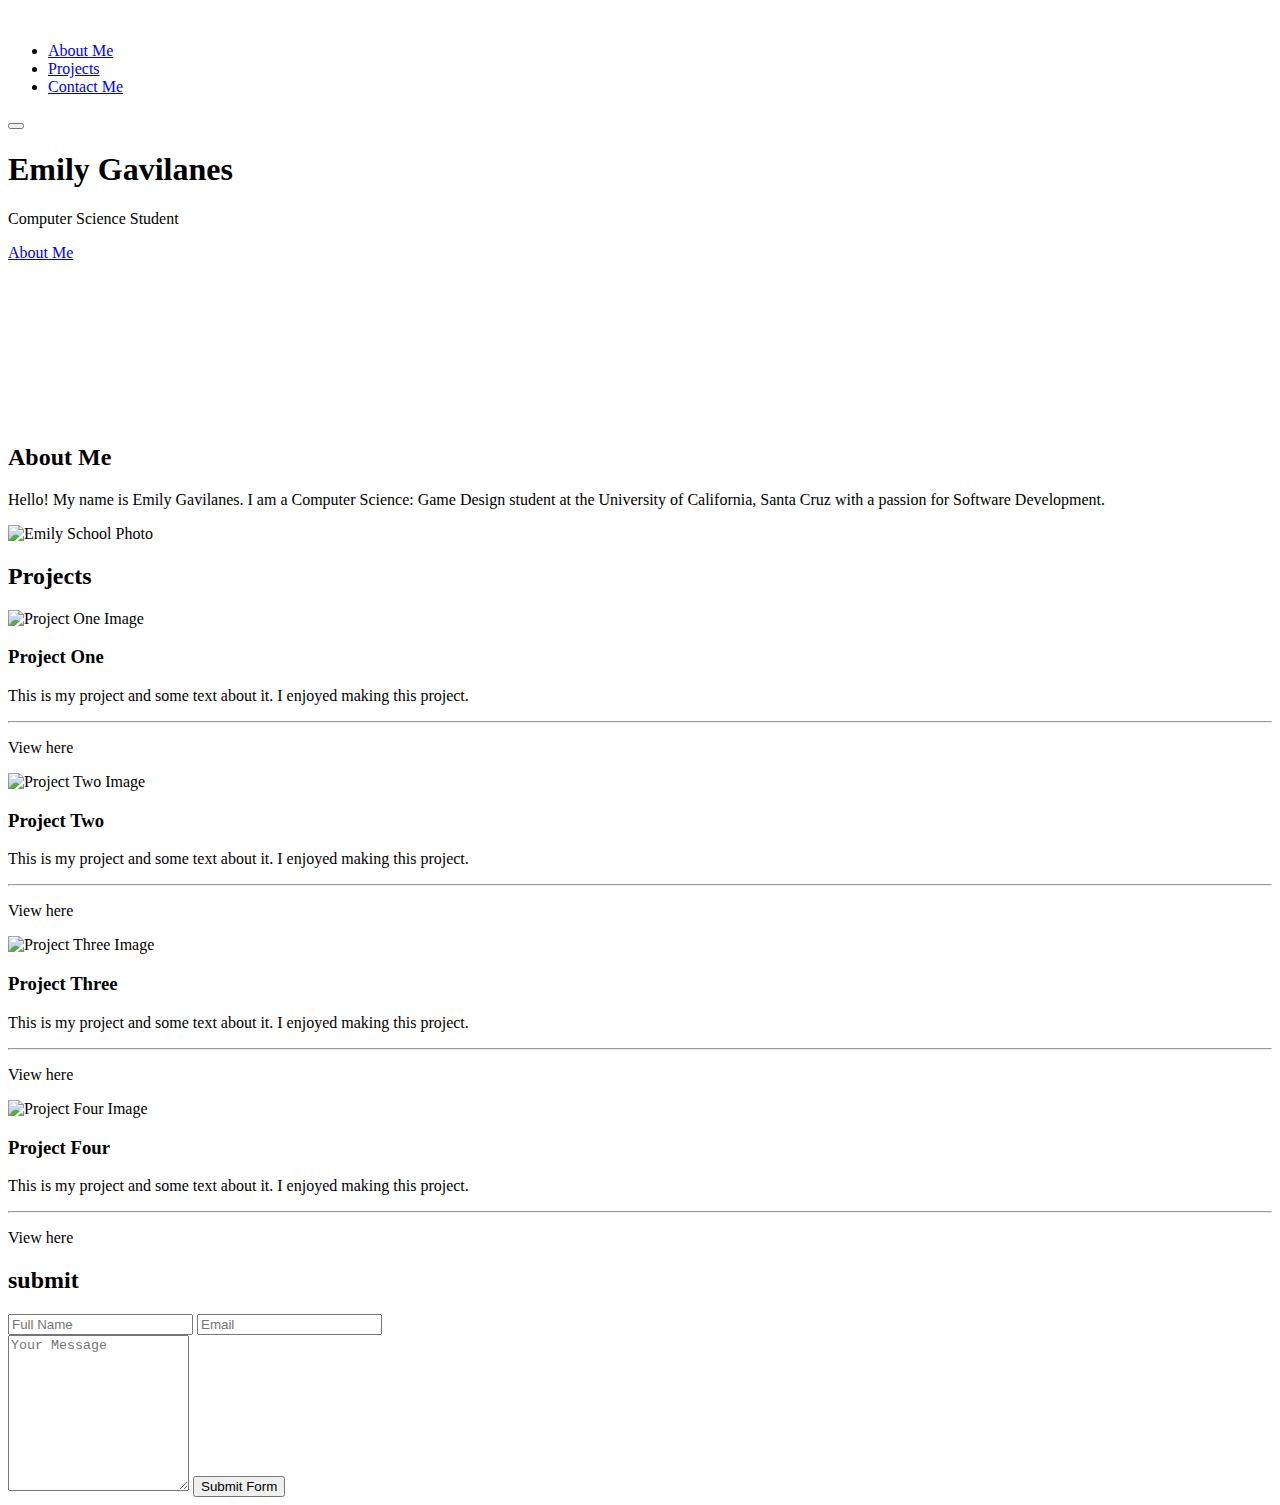
==== index.html @ 9c02e5eb "Add files via upload" ====
<!DOCTYPE html>
<html>
    <head>
        <link rel="stylesheet" href="src/styles.css" />
        <link rel="preconnect" href="https://fonts.googleapis.com">
        <link rel="preconnect" href="https://fonts.gstatic.com" crossorigin>
        <link href="https://fonts.googleapis.com/css2?family=Poppins:wght@300;400;600;700;800&display=swap" rel="stylesheet">
        <script src="https://kit.fontawesome.com/e4da35fed7.js" crossorigin="anonymous"></script>
        <title>Portfolio</title>
        <meta charset="UTF-8" />
    </head>
    <body>
        <section class="hero">
            <nav>
                <img class="logo" src=""/>
                <ul id="nav-list">
                    <li><a href="#about-me">About Me</a></li>
                    <li><a href="#projects">Projects</a></li>
                    <li><a href="#contact-me">Contact Me</a></li>
                </ul>
                <button class="hamburger" id="hamburger">
                    <i class="fas fa-bars"></i>
                </button>
            </nav>
            <div class="hero-area">
                <div class="hero-text">
                    <h1>Emily Gavilanes</h1>
                    <p>Computer Science Student</p>
                    <div class="button"><a href="#about-me">About Me</a></div>
                </div>
                <div class="socials">
                    <div><a href="https://www.facebook.com/profile.php?id=100018056400096" class="social">
                        <svg xmlns="http://www.w3.org/2000/svg" fill="#ffffff" width="50" height="50" viewBox="0 0 24 24"><path d="M22.675 0h-21.35c-.732 0-1.325.593-1.325 1.325v21.351c0 .731.593 1.324 1.325 1.324h11.495v-9.294h-3.128v-3.622h3.128v-2.671c0-3.1 1.893-4.788 4.659-4.788 1.325 0 2.463.099 2.795.143v3.24l-1.918.001c-1.504 0-1.795.715-1.795 1.763v2.313h3.587l-.467 3.622h-3.12v9.293h6.116c.73 0 1.323-.593 1.323-1.325v-21.35c0-.732-.593-1.325-1.325-1.325z"/></svg>
                    </a></div>
                    <div><a href="https://www.linkedin.com/in/emily-gavilanes-a67b6a229" class="social">
                        <svg xmlns="http://www.w3.org/2000/svg" fill="#ffffff" width="50" height="50" viewBox="0 0 24 24"><path d="M4.98 3.5c0 1.381-1.11 2.5-2.48 2.5s-2.48-1.119-2.48-2.5c0-1.38 1.11-2.5 2.48-2.5s2.48 1.12 2.48 2.5zm.02 4.5h-5v16h5v-16zm7.982 0h-4.968v16h4.969v-8.399c0-4.67 6.029-5.052 6.029 0v8.399h4.988v-10.131c0-7.88-8.922-7.593-11.018-3.714v-2.155z"/></svg>
                    </a></div>
                    <div><a href="https://github.com/egavilanes" class="social">
                        <svg xmlns="http://www.w3.org/2000/svg" fill="#ffffff" width="50" height="50" viewBox="0 0 24 24"><path d="M12 0c-6.626 0-12 5.373-12 12 0 5.302 3.438 9.8 8.207 11.387.599.111.793-.261.793-.577v-2.234c-3.338.726-4.033-1.416-4.033-1.416-.546-1.387-1.333-1.756-1.333-1.756-1.089-.745.083-.729.083-.729 1.205.084 1.839 1.237 1.839 1.237 1.07 1.834 2.807 1.304 3.492.997.107-.775.418-1.305.762-1.604-2.665-.305-5.467-1.334-5.467-5.931 0-1.311.469-2.381 1.236-3.221-.124-.303-.535-1.524.117-3.176 0 0 1.008-.322 3.301 1.23.957-.266 1.983-.399 3.003-.404 1.02.005 2.047.138 3.006.404 2.291-1.552 3.297-1.23 3.297-1.23.653 1.653.242 2.874.118 3.176.77.84 1.235 1.911 1.235 3.221 0 4.609-2.807 5.624-5.479 5.921.43.372.823 1.102.823 2.222v3.293c0 .319.192.694.801.576 4.765-1.589 8.199-6.086 8.199-11.386 0-6.627-5.373-12-12-12z"/></svg>
                    </a></div>
                </div>
            </div>

        </section>
        <section class="sub-section" id="about-me">
            <div class="information">
                <h2>About Me</h2>
                <p>Hello! My name is Emily Gavilanes. I am a Computer Science: Game Design student at the University of California, Santa Cruz with a passion for Software Development.</p>
            </div>
            <div class="headshot-container">
                <img class="headshot" src="src/images/SDS_UCSantaCruz_RedwoodSlug_WhiteGround.png" alt="Emily School Photo"/>
            </div>
        </section>
        <section class="sub-section-alternative" id="projects">
            <h2>Projects</h2>
            <div class="project-container">
                <div class="project-card">
                    <img class="project-image" src="" alt="Project One Image" />
                    <h3>Project One</h3>
                    <p class="subtext">This is my project and some text about it. I enjoyed making this project.</p>
                    <hr/>
                    <p class="subtext">View here</p>
                </div>
                <div class="project-card">
                    <img class="project-image" src="" alt="Project Two Image" />
                    <h3>Project Two</h3>
                    <p class="subtext">This is my project and some text about it. I enjoyed making this project.</p>
                    <hr/>
                    <p class="subtext">View here</p>  
                </div>
                <div class="project-card">
                    <img class="project-image" src="" alt="Project Three Image" />
                    <h3>Project Three</h3>
                    <p class="subtext">This is my project and some text about it. I enjoyed making this project.</p>
                    <hr/>
                    <p class="subtext">View here</p>
                </div>
                <div class="project-card">
                    <img class="project-image" src="" alt="Project Four Image" />
                    <h3>Project Four</h3>
                    <p class="subtext">This is my project and some text about it. I enjoyed making this project.</p>
                    <hr/>
                    <p class="subtext">View here</p>
                </div>
            </div>
        </section>
        
        <footer>
            <div class="form-submit" id="contact-me">
                <h2 class="subtitle">submit</h2>
                <form target="_blank" action="https://formsubmit.co/el/kodoto" method="POST">
                    <input type="hidden" name="_captcha" value="false">
                    <input type="hidden" name="_next" value="https://yourdomain.co/thanks.html">
                    <div class="form-row">
                        <input name="name" class="form-control" placeholder="Full Name" required>
                        <input name="email" class="form-control" placeholder="Email" required>
                    </div>
                    <textarea placeholder="Your Message" name="message" rows="10" required></textarea>
                    <button type="submit">Submit Form</button>
                </form>
            </div>
        </footer>

        <script src="src/app.js"></script>
    </body>
</html>
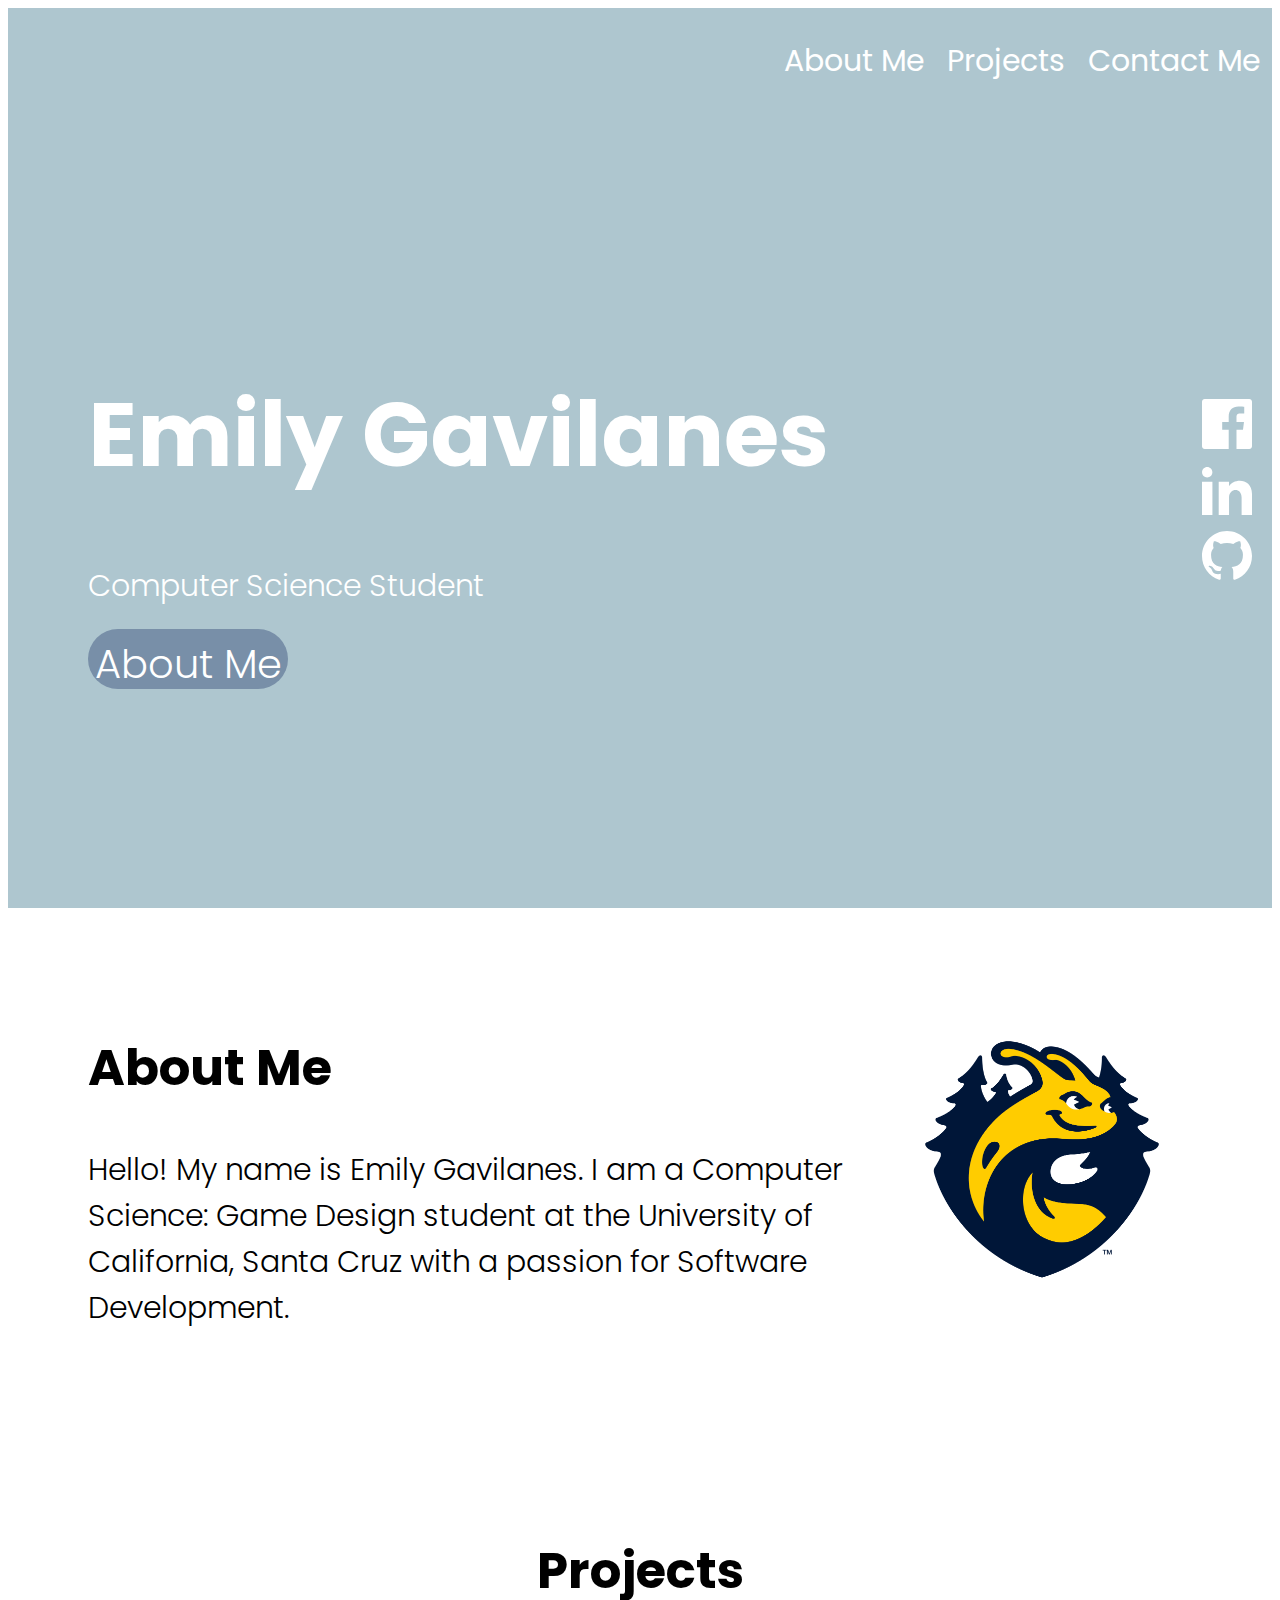
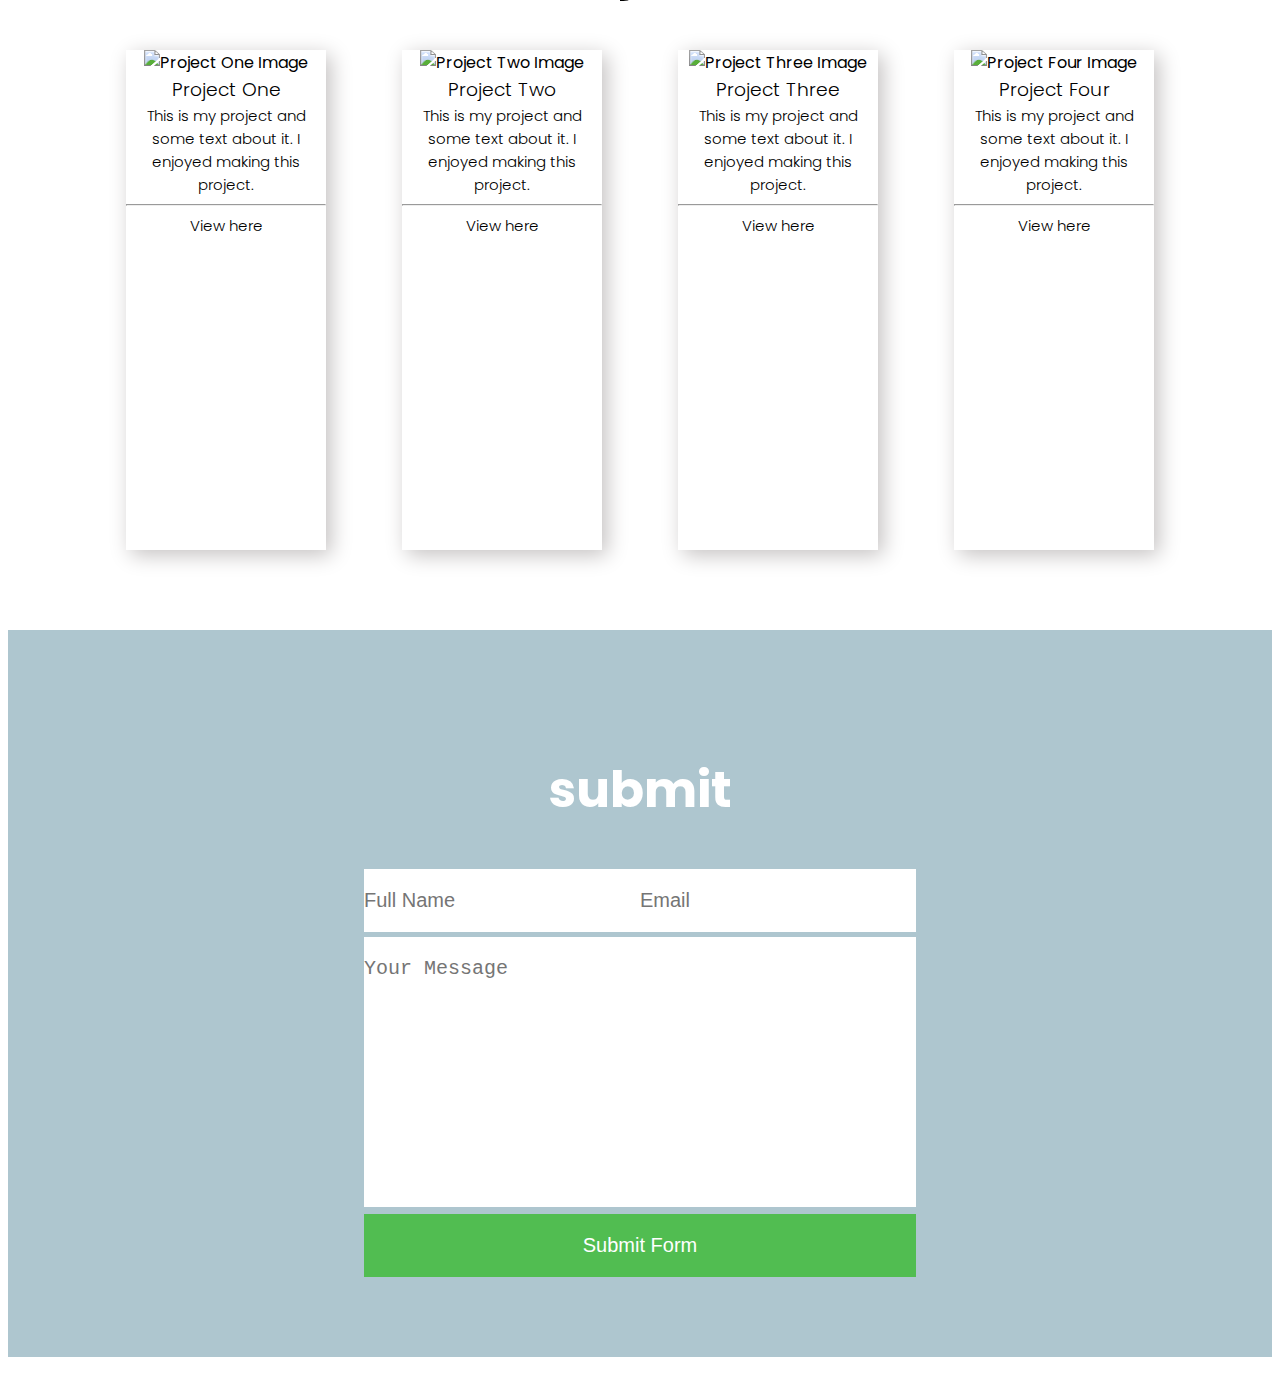
==== commit 62f66022: "Add files via upload" ====
--- a/index.html
+++ b/index.html
@@ -1,7 +1,7 @@
 <!DOCTYPE html>
 <html>
     <head>
-        <link rel="stylesheet" href="src/styles.css" />
+        <link rel="stylesheet" href="/src/styles.css" />
         <link rel="preconnect" href="https://fonts.googleapis.com">
         <link rel="preconnect" href="https://fonts.gstatic.com" crossorigin>
         <link href="https://fonts.googleapis.com/css2?family=Poppins:wght@300;400;600;700;800&display=swap" rel="stylesheet">
@@ -88,9 +88,9 @@
         <footer>
             <div class="form-submit" id="contact-me">
                 <h2 class="subtitle">submit</h2>
-                <form target="_blank" action="https://formsubmit.co/el/kodoto" method="POST">
+                <form target="_blank" action="https://formsubmit.co/44639a33617a0e25134541ae92dcfa68" method="POST">
                     <input type="hidden" name="_captcha" value="false">
-                    <input type="hidden" name="_next" value="https://yourdomain.co/thanks.html">
+                    <input type="hidden" name="_next" value="https://egavilanes.github.io/thankyou.html">
                     <div class="form-row">
                         <input name="name" class="form-control" placeholder="Full Name" required>
                         <input name="email" class="form-control" placeholder="Email" required>
--- a/src/styles.css
+++ b/src/styles.css
@@ -0,0 +1,262 @@
+body {
+    font-family: 'Poppins', sans-serif;
+}
+section {
+    background-color: white;
+}
+
+.hero {
+    background-color: #aec6cf;
+    height: 100vh;
+    color: white;
+    font-size: 40px;
+}
+footer {
+    background-color: #aec6cf;
+    color: white;
+    text-align: center;
+    padding: 80px;
+    display: flex;
+    flex-direction: column;
+    align-items: center;
+}
+
+nav{
+    display: flex;
+    justify-content: space-between;
+}
+
+ul {
+    display: flex;
+    list-style-type: none;
+    width: 500px;
+    justify-content: space-around;
+    font-size: 30px;
+}
+
+
+li {
+    text-decoration: none;
+
+}
+h1 {
+    font-size: 90px;
+}
+
+h2 {
+    font-size: 50px;
+}
+
+h3 {
+    margin: 0;
+    font-weight: 300;
+}
+
+.subtitle {
+    font-size: 50px;
+}
+
+p{
+    margin: 0;
+    font-size: 30px;
+    font-weight: 300;
+}
+
+.subtext {
+    font-size: 15px;
+    font-weight: 300px;
+}
+
+.hero-text {
+    margin-left: 80px;
+    margin-bottom: 200px;
+}
+
+.button {
+    width: 200px;
+    height: 55px;
+    border-radius: 30px;
+    background-color: #788fa8;
+    text-align: center;
+    font-size: 30ox;
+    font-weight: 300;
+    padding-top: 5px;
+    margin-top: 20px;
+}
+
+.hero-area{
+    display: flex;
+    height: 100%;
+    justify-content: space-between;
+    align-items: center;
+}
+
+.button:hover {
+    background-color: #b0b5cf;
+}
+
+.button:active {
+    background-color: #A9A9A9;
+    color: #808080
+}
+
+.socials {
+    padding-bottom: 200px;
+}
+
+.logo {
+    height: 80px;
+    margin: 30px;
+    color: white;
+}
+
+.social {
+    margin: 20px;
+}
+
+.sub-section {
+    display: flex;
+    justify-content: space-around;
+    padding: 80px;
+}
+
+.sub-section-alternative {
+    display: flex;
+    flex-direction: column;
+    text-align: center;
+    padding: 80px;
+}
+
+.headshot {
+    width: 300px;
+    border-radius: 150px;
+
+}
+
+.headshot-container {
+    display: flex;
+    align-items: center; 
+}
+
+.project-card {
+    width: 200px;
+    height: 500px;
+    box-shadow: 5px 5px 20px rgb(196, 193, 193);
+}
+
+.project-container {
+    display: flex;
+    justify-content: space-around;
+}
+
+@media only screen and (max-width: 100px) {
+    .project-container {
+        display: flex;
+        flex-wrap: wrap;
+    }
+}
+
+a {
+    text-decoration: none;
+    color: white;
+}
+
+.hamburger {
+    display: none;
+}
+
+.hamburger:focus {
+    outline: 0;
+}
+
+@media only screen and (max-width: 1000px) {
+    .hamburger {
+        display: block;
+        border: 0;
+        background-color: transparent;
+        color: white;
+        font-size: 30px;
+        margin: 20px;
+        align-self: flex-end;
+    }
+    ul {
+        display: none;
+        background-color: #788fa8;
+        margin: 0px;
+    }
+
+    ul.show {
+        display: block;
+    }
+    
+    nav {
+        display: flex;
+        flex-direction: column-reverse;
+        background-color: #788fa8;
+    }
+
+    .logo {
+        display: none;
+    }
+}
+
+.form-submit {
+
+    width: 50%;
+}
+
+.form-submit form {
+    width: 100%;
+}
+
+.form-submit .form-row {
+    display: flex;
+    justify-content: space-between;
+}
+
+.form-row .form-control {
+    width: 50%;
+    border: none;
+    font-size: 20px;
+    padding: 5px;
+    padding: 20px 0;
+}
+
+.form-row .form-control:focus,
+.form-submit textarea:focus {
+    outline: 0;
+    background-color: yellow;
+}
+
+.form-submit textarea {
+    width: 100%;
+    border: none;
+    padding: 0;
+    resize: none;
+    margin-top: 5px;
+    font-size: 20px;
+    padding: 20px 0;
+}
+
+form button {
+    width: 100%;
+    background-color: #51bd51;
+    color: rgb(255,255,255);
+    border: none;
+    padding: 20px;
+    font-size: 20px;
+}
+
+@media only screen and (max-width: 600px) {
+    .form-submit {
+        width: 80%;
+    }
+    .form-submit .form-row {
+        display: flex;
+        flex-direction: column;
+    }
+    .form-row .form-control {
+        width: 100%;
+        margin-top: 5px;
+    }
+}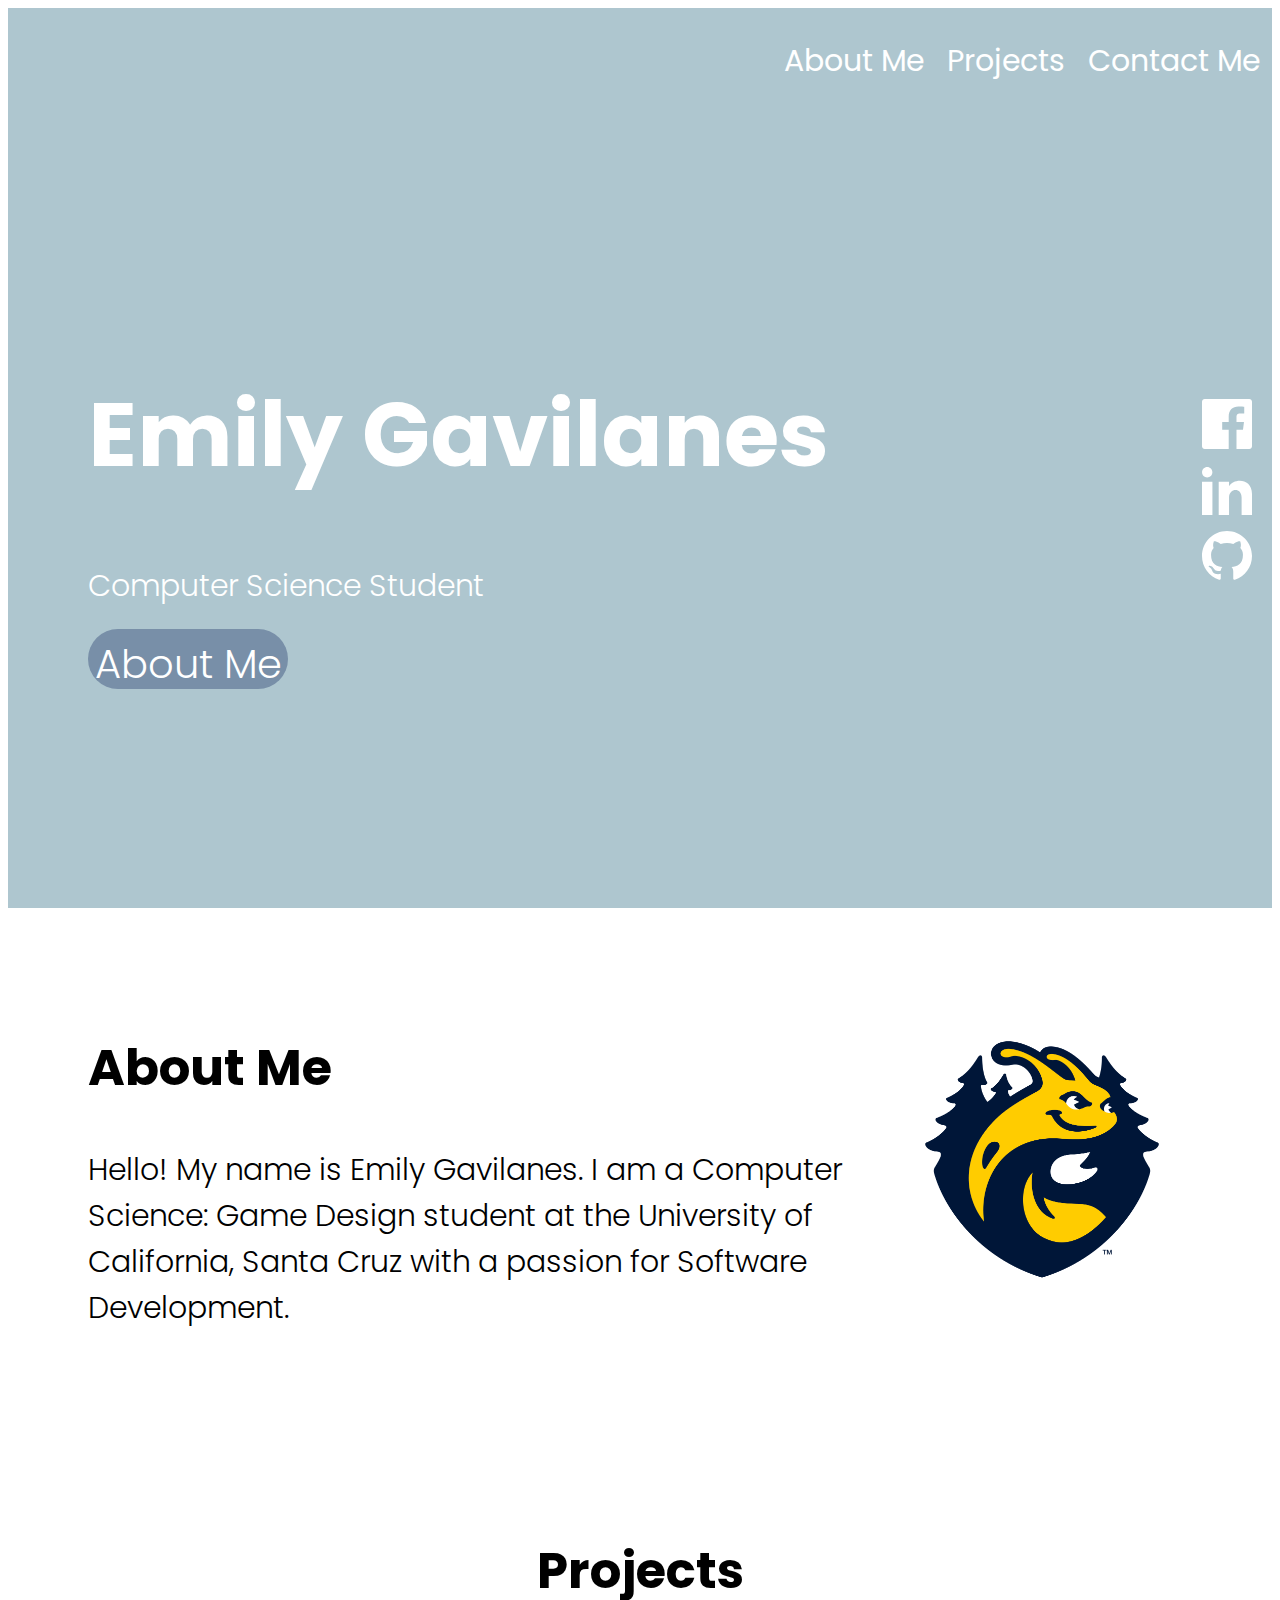
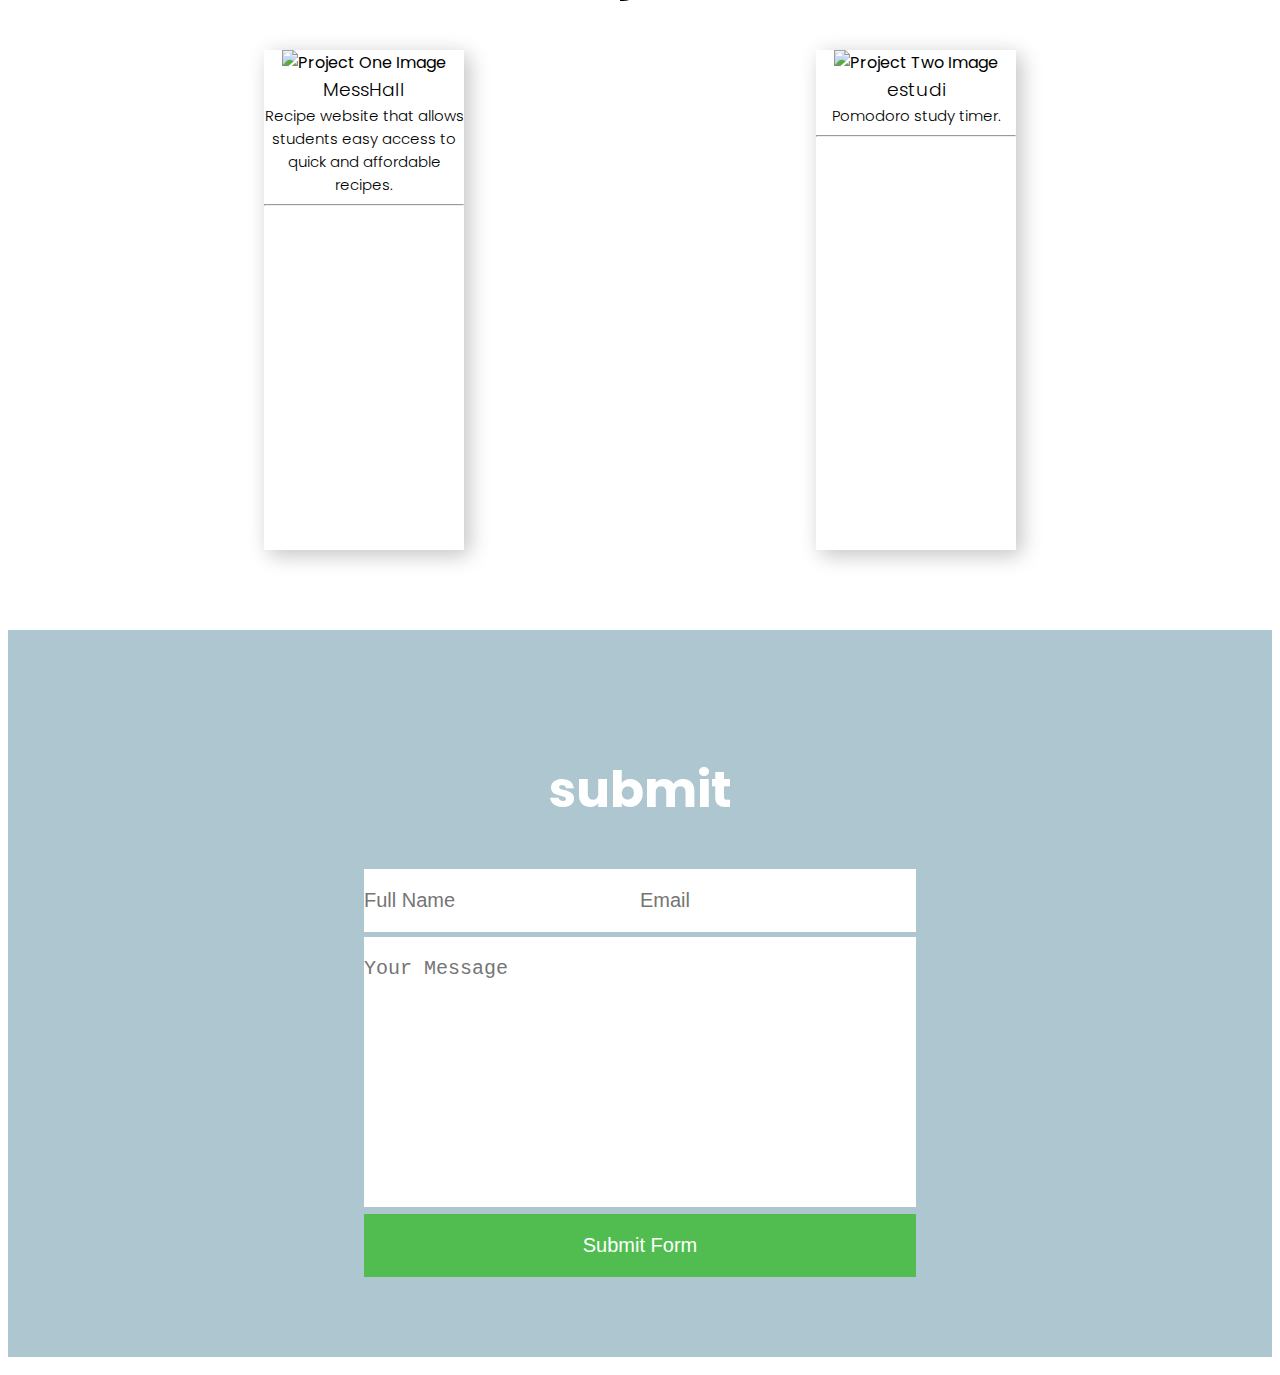
==== commit d39df713: "Update index.html" ====
--- a/index.html
+++ b/index.html
@@ -55,32 +55,18 @@
             <h2>Projects</h2>
             <div class="project-container">
                 <div class="project-card">
-                    <img class="project-image" src="" alt="Project One Image" />
-                    <h3>Project One</h3>
-                    <p class="subtext">This is my project and some text about it. I enjoyed making this project.</p>
+                    <img class="project-image" src="src/images/logo.png" alt="Project One Image" />
+                    <h3>MessHall</h3>
+                    <p class="subtext">Recipe website that allows students easy access to quick and affordable recipes.</p>
                     <hr/>
-                    <p class="subtext">View here</p>
+                    <p class="subtext"><a class="project-link" href="https://egavilanes.github.io/messhall">View here</a></p>
                 </div>
                 <div class="project-card">
-                    <img class="project-image" src="" alt="Project Two Image" />
-                    <h3>Project Two</h3>
-                    <p class="subtext">This is my project and some text about it. I enjoyed making this project.</p>
+                    <img class="project-image" src="src/images/logo2.png" alt="Project Two Image" />
+                    <h3>estudi</h3>
+                    <p class="subtext">Pomodoro study timer.</p>
                     <hr/>
-                    <p class="subtext">View here</p>  
-                </div>
-                <div class="project-card">
-                    <img class="project-image" src="" alt="Project Three Image" />
-                    <h3>Project Three</h3>
-                    <p class="subtext">This is my project and some text about it. I enjoyed making this project.</p>
-                    <hr/>
-                    <p class="subtext">View here</p>
-                </div>
-                <div class="project-card">
-                    <img class="project-image" src="" alt="Project Four Image" />
-                    <h3>Project Four</h3>
-                    <p class="subtext">This is my project and some text about it. I enjoyed making this project.</p>
-                    <hr/>
-                    <p class="subtext">View here</p>
+                    <p class="subtext"><a class="project-link" href="https://estudi.netlify.app">View here</a></p>  
                 </div>
             </div>
         </section>
@@ -103,4 +89,4 @@
 
         <script src="src/app.js"></script>
     </body>
-</html>+</html>
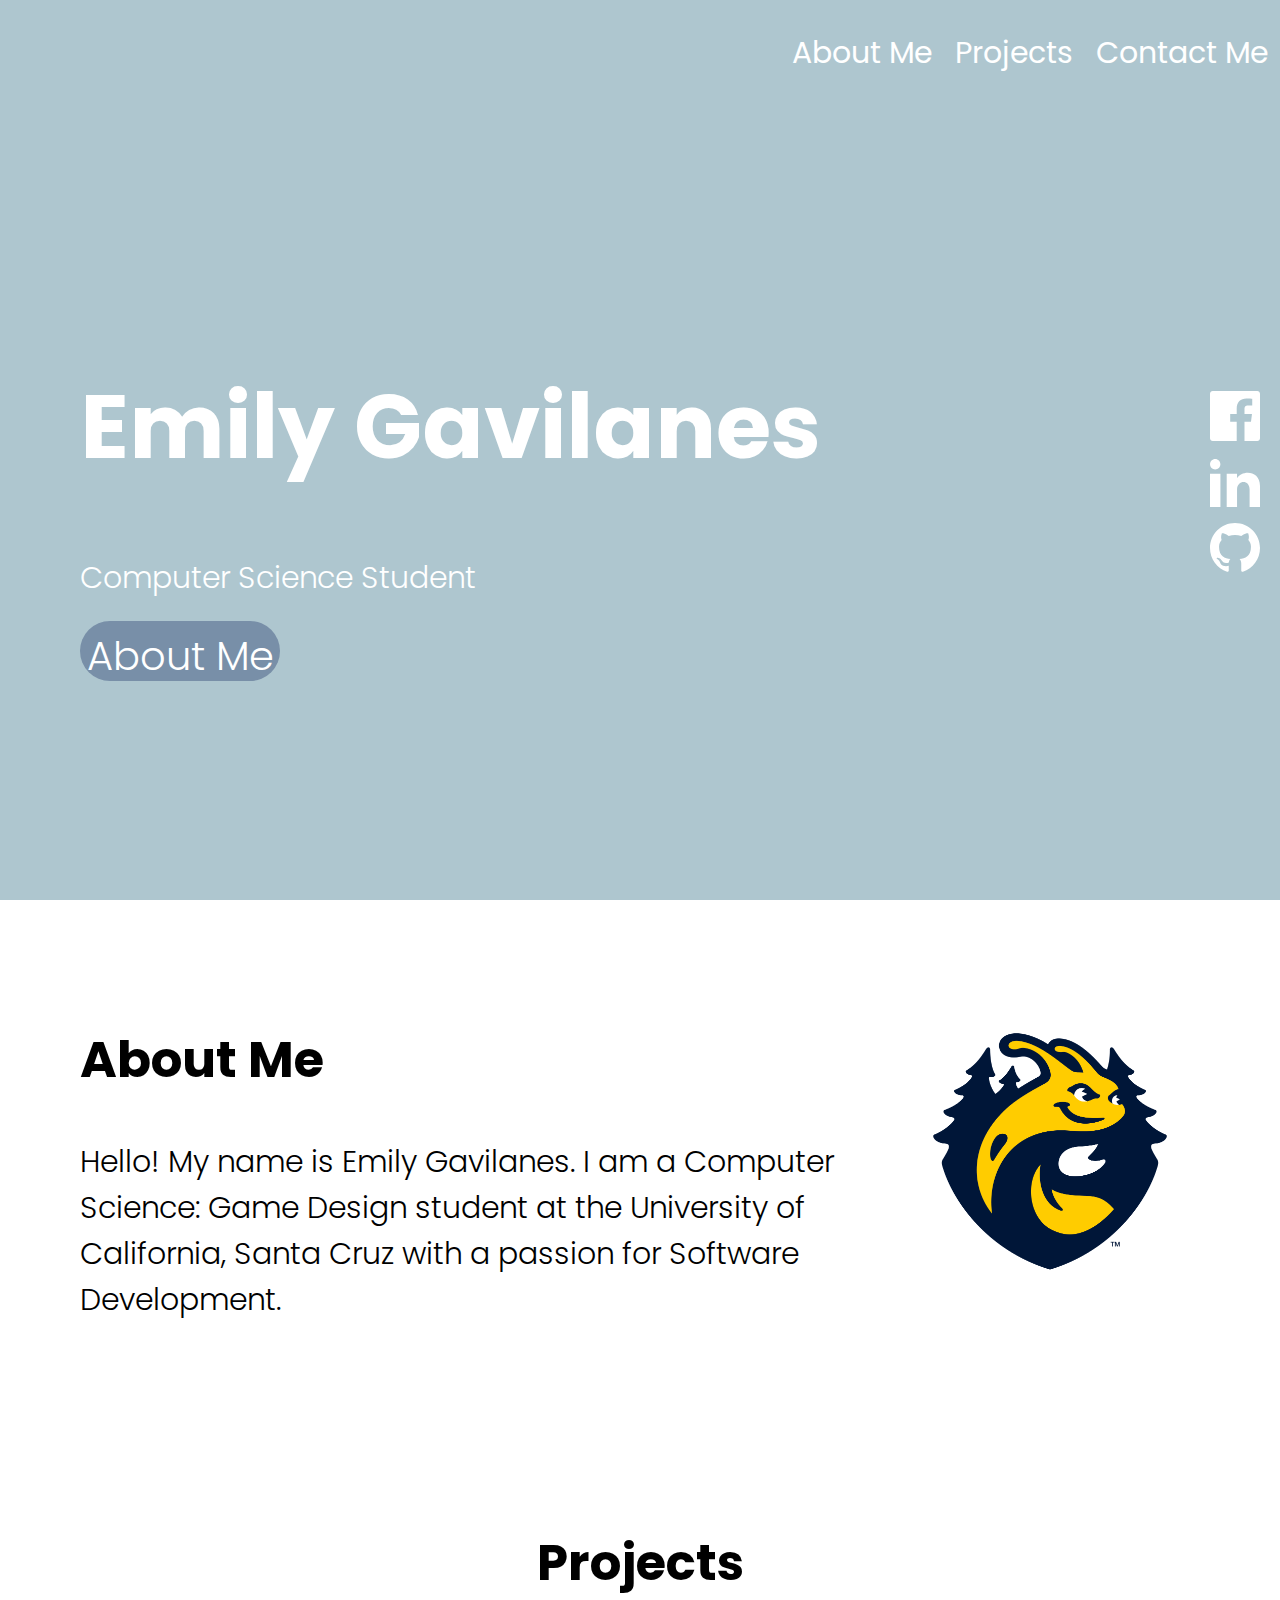
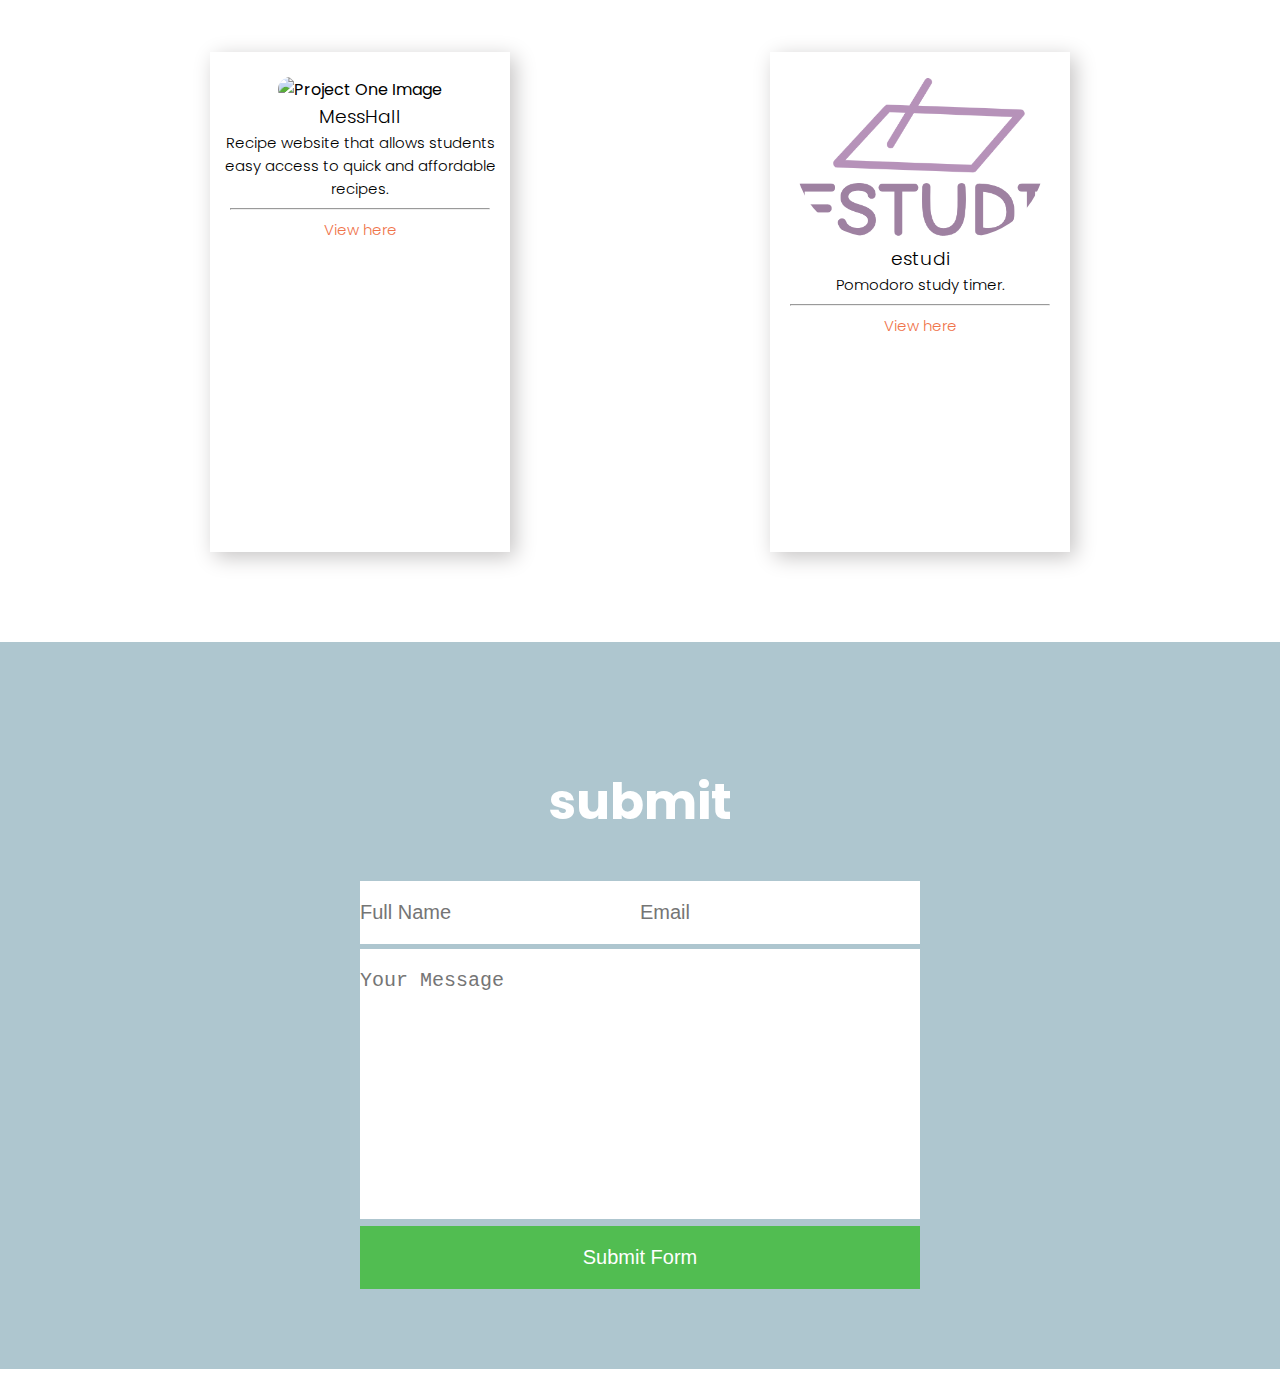
==== commit cbb56bd9: "Update index.html" ====
--- a/index.html
+++ b/index.html
@@ -55,7 +55,7 @@
             <h2>Projects</h2>
             <div class="project-container">
                 <div class="project-card">
-                    <img class="project-image" src="src/images/logo.png" alt="Project One Image" />
+                    <img class="project-image" src="src/images/messlogo.png" alt="Project One Image" />
                     <h3>MessHall</h3>
                     <p class="subtext">Recipe website that allows students easy access to quick and affordable recipes.</p>
                     <hr/>
--- a/src/styles.css
+++ b/src/styles.css
@@ -1,5 +1,6 @@
 body {
     font-family: 'Poppins', sans-serif;
+    margin: 0;
 }
 section {
     background-color: white;
@@ -139,9 +140,10 @@
 }
 
 .project-card {
-    width: 200px;
+    width: 300px;
     height: 500px;
-    box-shadow: 5px 5px 20px rgb(196, 193, 193);
+    box-shadow: 5px 5px 20px rgb(197, 195, 195);
+    margin: 10px;
 }
 
 .project-container {
@@ -149,12 +151,29 @@
     justify-content: space-around;
 }
 
-@media only screen and (max-width: 100px) {
+@media only screen and (max-width: 1000px) {
     .project-container {
         display: flex;
         flex-wrap: wrap;
     }
 }
+
+.project-image {
+    margin-top: 25px;
+    width: 250px;
+    border-radius: 125px;
+}
+
+hr {
+    margin-left: 20px;
+    margin-right: 20px;
+}
+
+.project-link {
+    text-decoration: none;
+    color: #ef744b;
+}
+
 
 a {
     text-decoration: none;
@@ -182,7 +201,7 @@
     ul {
         display: none;
         background-color: #788fa8;
-        margin: 0px;
+        margin: 0ppx;
     }
 
     ul.show {
@@ -259,4 +278,4 @@
         width: 100%;
         margin-top: 5px;
     }
-}+}
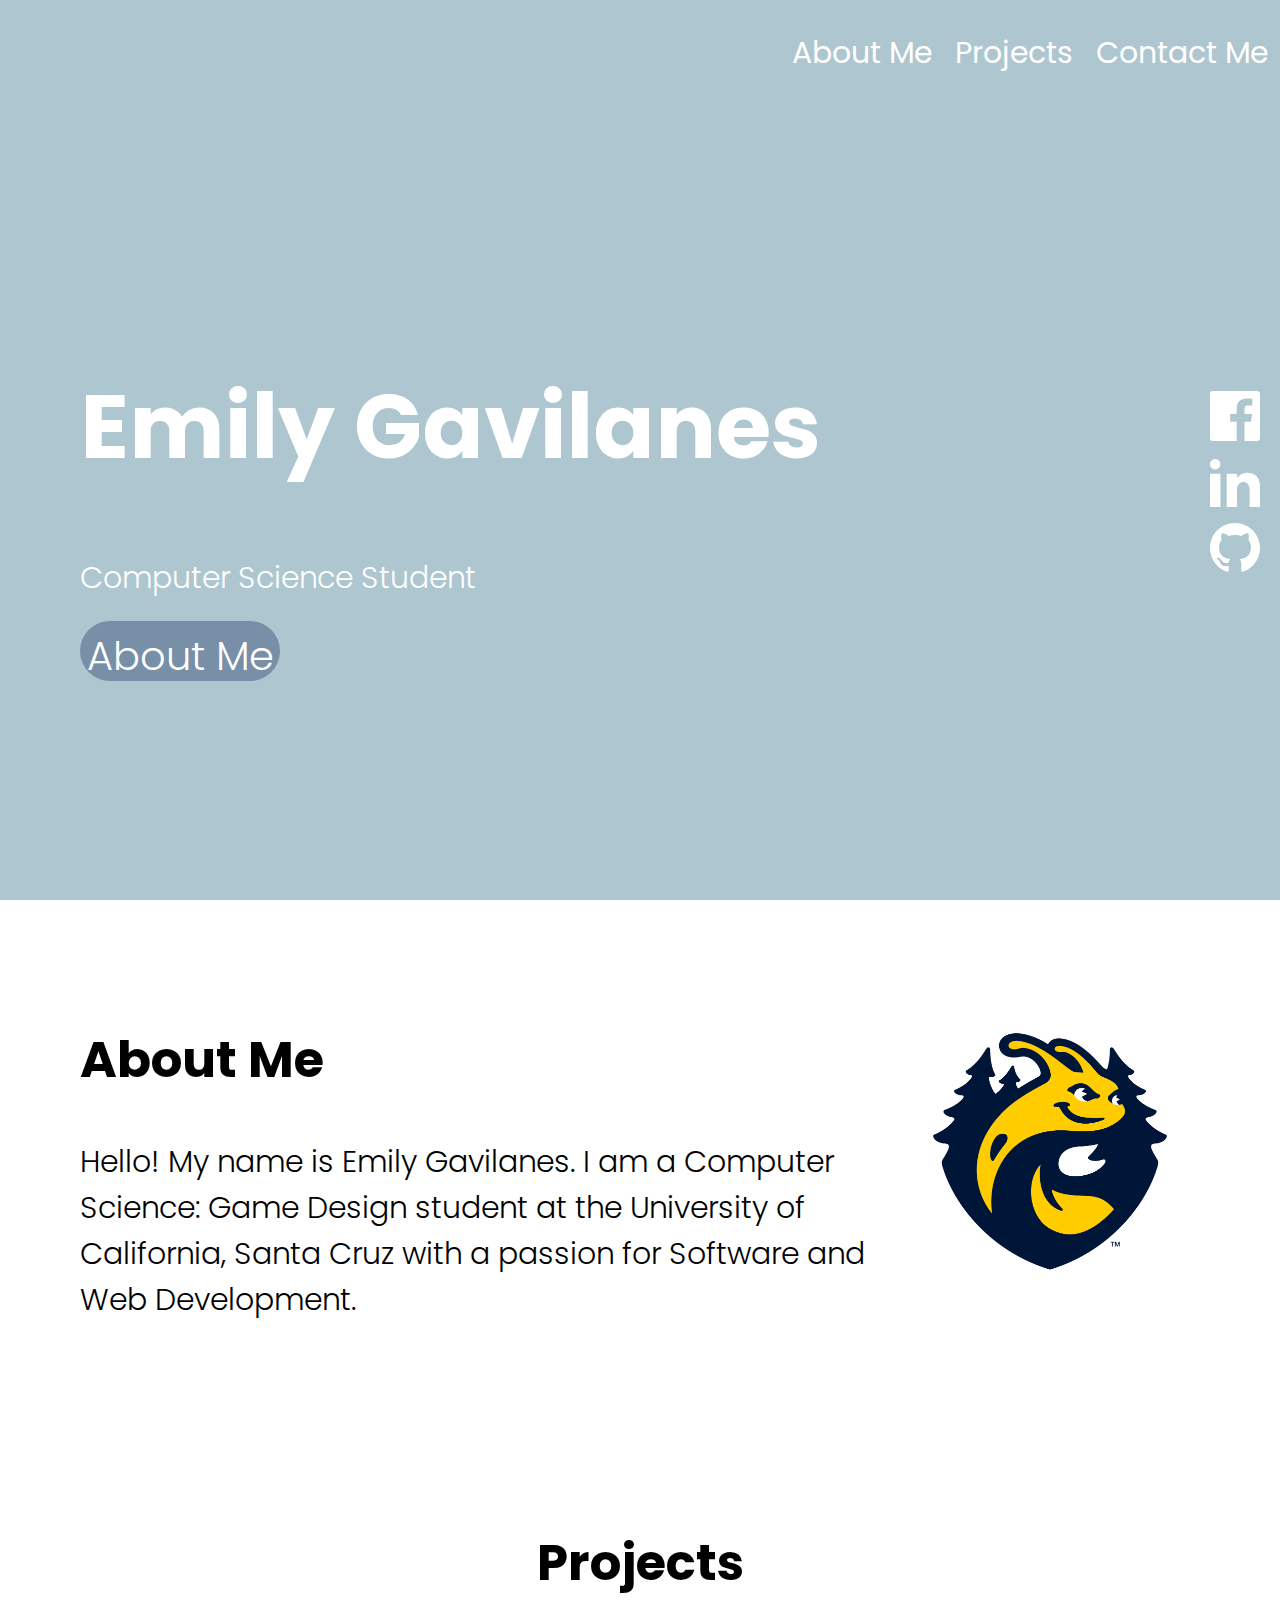
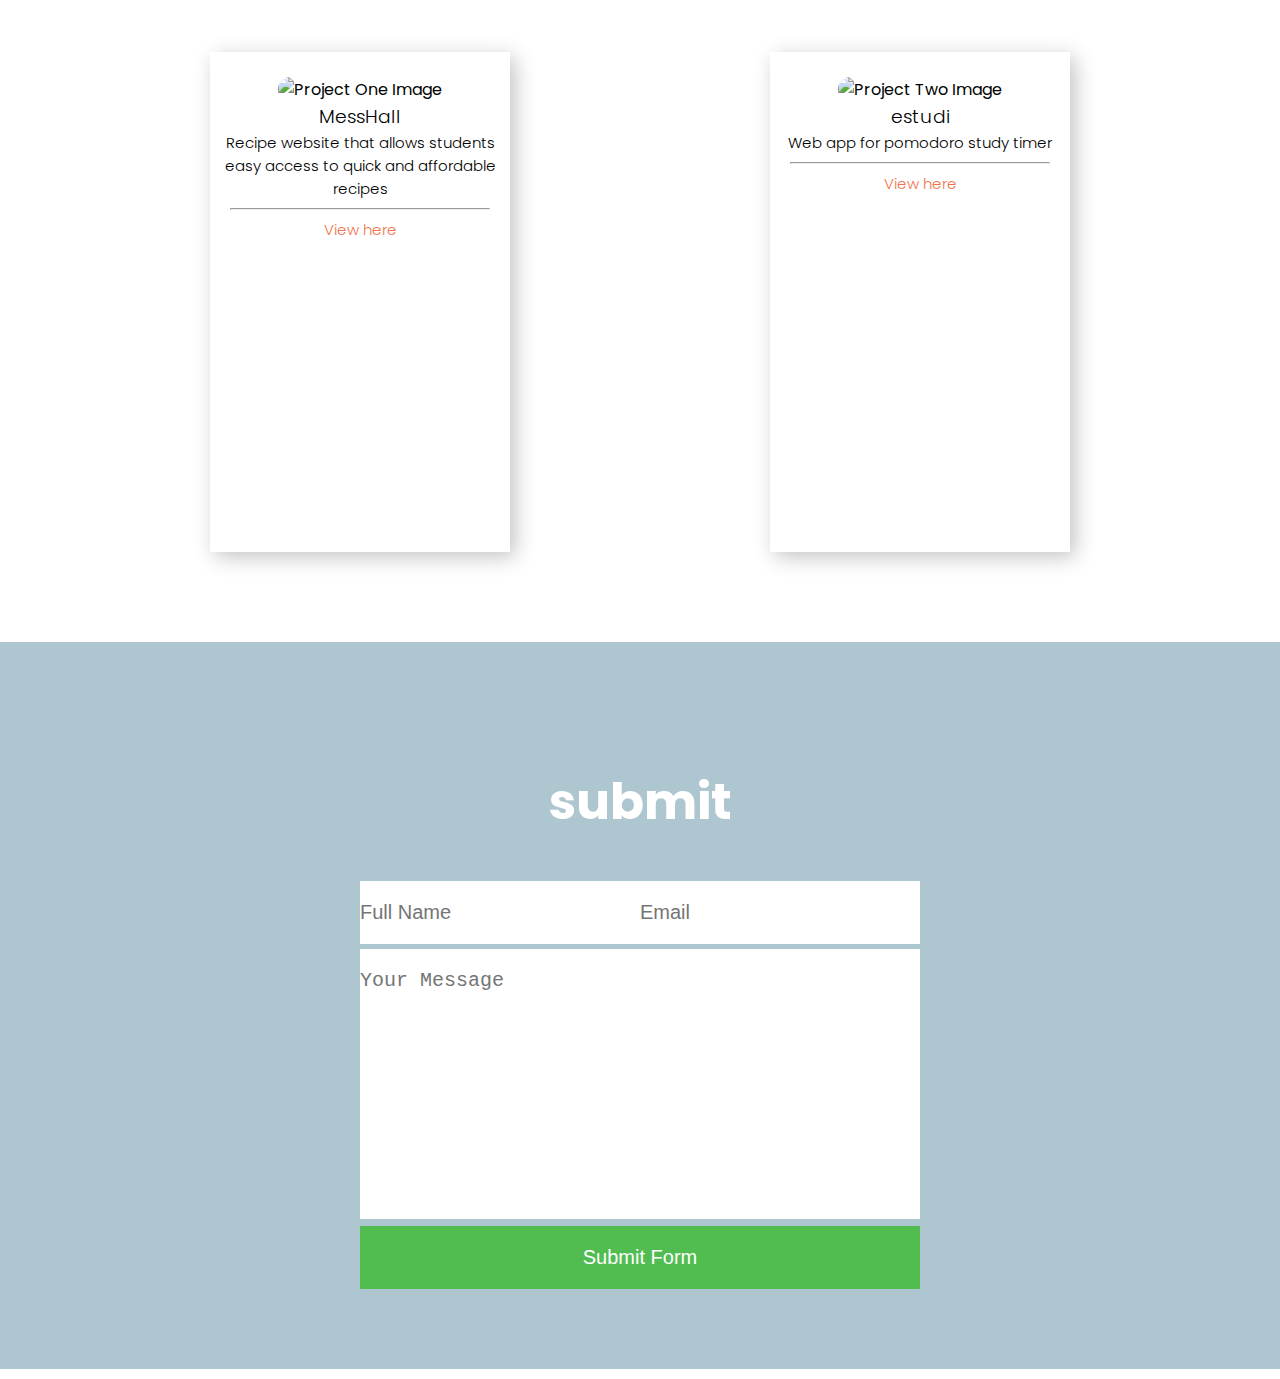
==== commit c0d361b5: "Update index.html" ====
--- a/index.html
+++ b/index.html
@@ -45,7 +45,7 @@
         <section class="sub-section" id="about-me">
             <div class="information">
                 <h2>About Me</h2>
-                <p>Hello! My name is Emily Gavilanes. I am a Computer Science: Game Design student at the University of California, Santa Cruz with a passion for Software Development.</p>
+                <p>Hello! My name is Emily Gavilanes. I am a Computer Science: Game Design student at the University of California, Santa Cruz with a passion for Software and Web Development.</p>
             </div>
             <div class="headshot-container">
                 <img class="headshot" src="src/images/SDS_UCSantaCruz_RedwoodSlug_WhiteGround.png" alt="Emily School Photo"/>
@@ -55,16 +55,16 @@
             <h2>Projects</h2>
             <div class="project-container">
                 <div class="project-card">
-                    <img class="project-image" src="src/images/messlogo.png" alt="Project One Image" />
+                    <img class="project-image" src="src/images/mess_screen.png" alt="Project One Image" />
                     <h3>MessHall</h3>
-                    <p class="subtext">Recipe website that allows students easy access to quick and affordable recipes.</p>
+                    <p class="subtext">Recipe website that allows students easy access to quick and affordable recipes</p>
                     <hr/>
                     <p class="subtext"><a class="project-link" href="https://egavilanes.github.io/messhall">View here</a></p>
                 </div>
                 <div class="project-card">
-                    <img class="project-image" src="src/images/logo2.png" alt="Project Two Image" />
+                    <img class="project-image" src="src/images/estudi_screen.png" alt="Project Two Image" />
                     <h3>estudi</h3>
-                    <p class="subtext">Pomodoro study timer.</p>
+                    <p class="subtext">Web app for pomodoro study timer</p>
                     <hr/>
                     <p class="subtext"><a class="project-link" href="https://estudi.netlify.app">View here</a></p>  
                 </div>
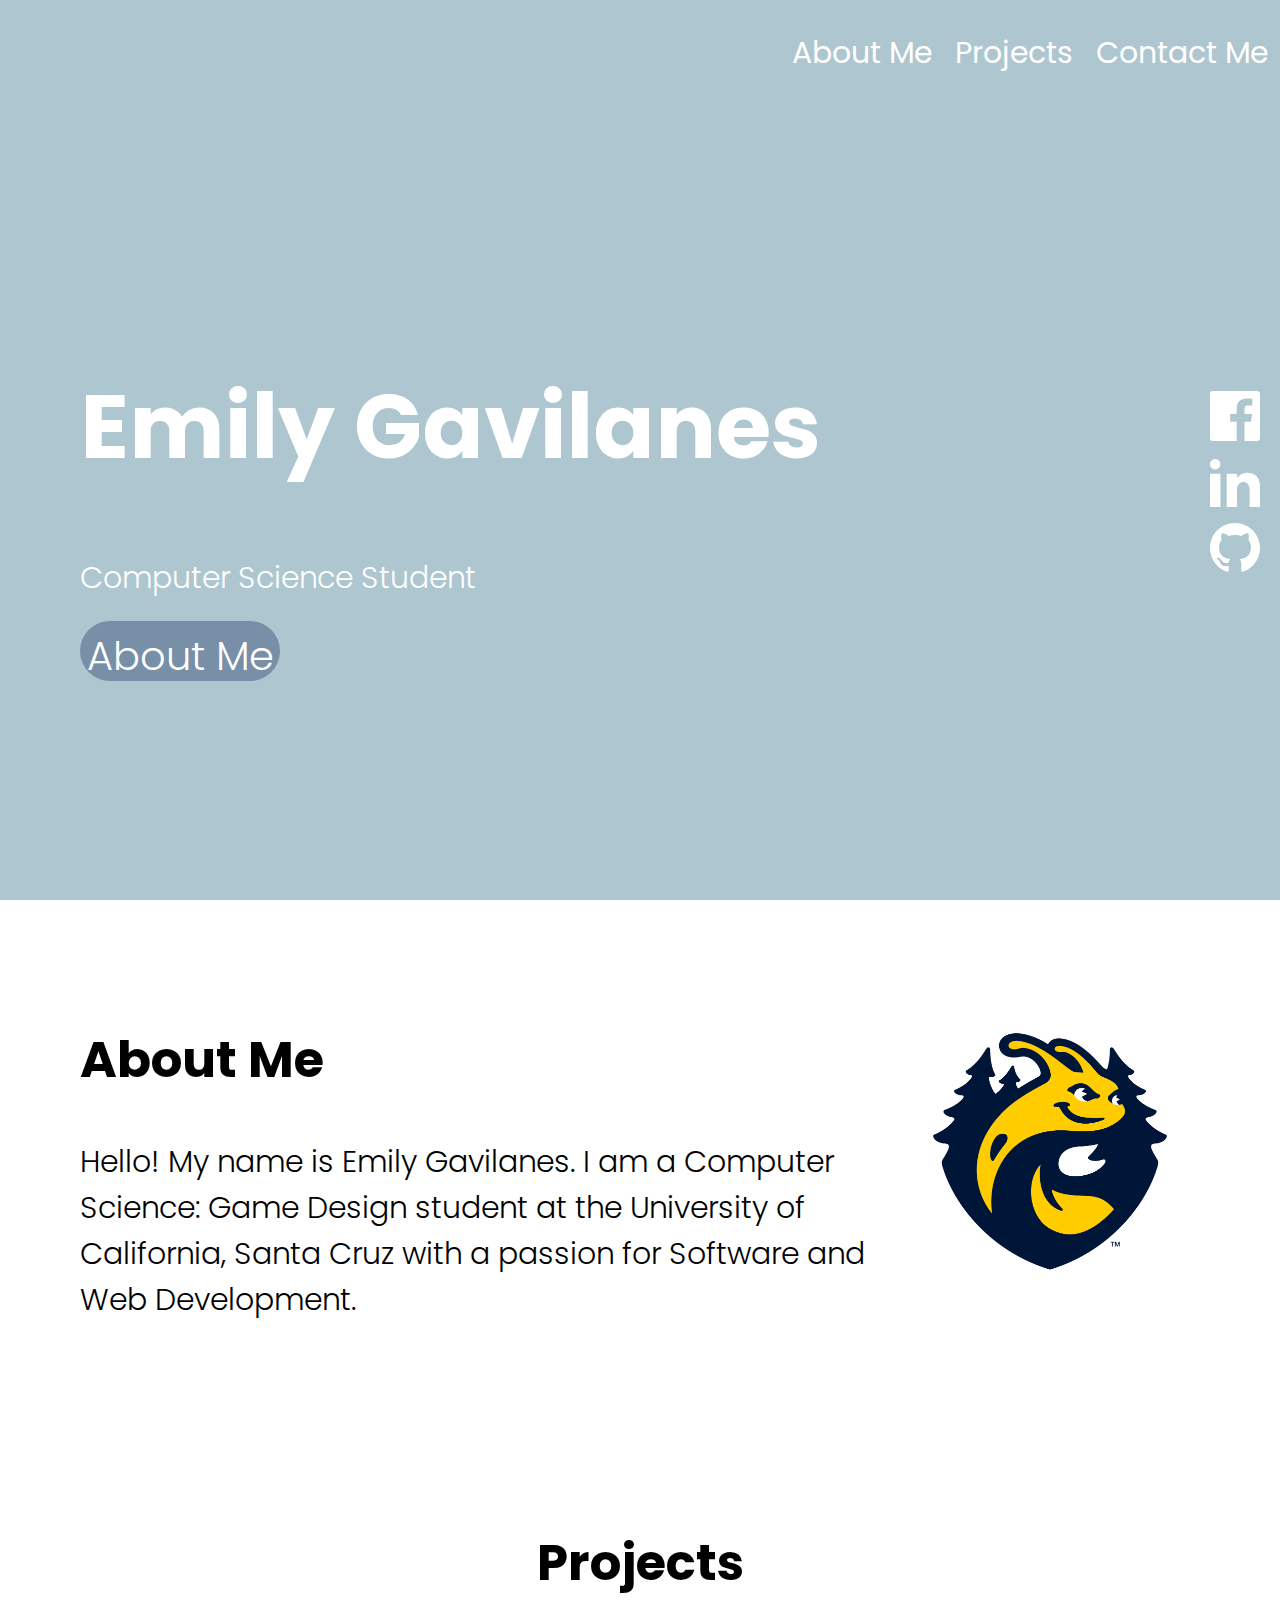
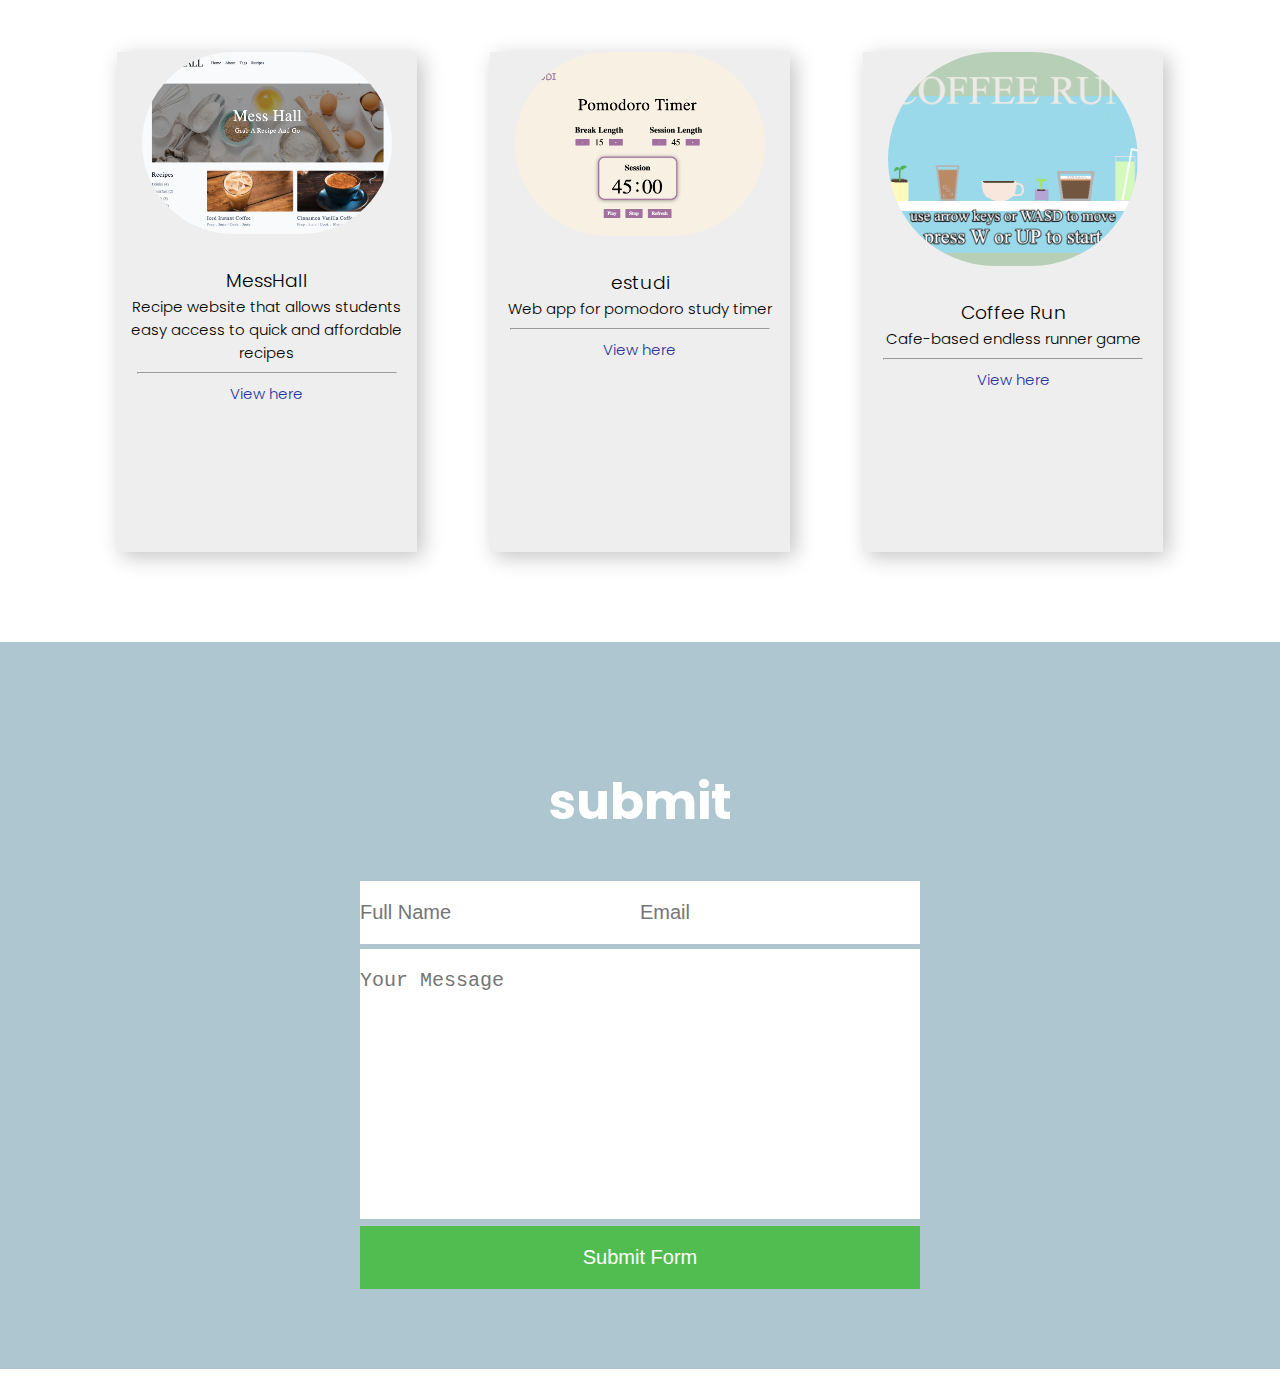
==== commit 6aa3109a: "project update" ====
--- a/index.html
+++ b/index.html
@@ -68,6 +68,13 @@
                     <hr/>
                     <p class="subtext"><a class="project-link" href="https://estudi.netlify.app">View here</a></p>  
                 </div>
+                <div class="project-card">
+                    <img class="project-image" src="src/images/coffee_screen.png" alt="Project Three Image" />
+                    <h3>Coffee Run</h3>
+                    <p class="subtext">Cafe-based endless runner game</p>
+                    <hr/>
+                    <p class="subtext"><a class="project-link" href="https://egavilanes.github.io/coffee-runner">View here</a></p>  
+                </div>
             </div>
         </section>
         
--- a/src/styles.css
+++ b/src/styles.css
@@ -140,6 +140,7 @@
 }
 
 .project-card {
+    background-color: #eee;
     width: 300px;
     height: 500px;
     box-shadow: 5px 5px 20px rgb(197, 195, 195);
@@ -159,9 +160,10 @@
 }
 
 .project-image {
-    margin-top: 25px;
+    margin-bottom: 25px;
     width: 250px;
     border-radius: 125px;
+
 }
 
 hr {
@@ -171,7 +173,7 @@
 
 .project-link {
     text-decoration: none;
-    color: #ef744b;
+    color: rgb(38, 50, 160);
 }
 
 
